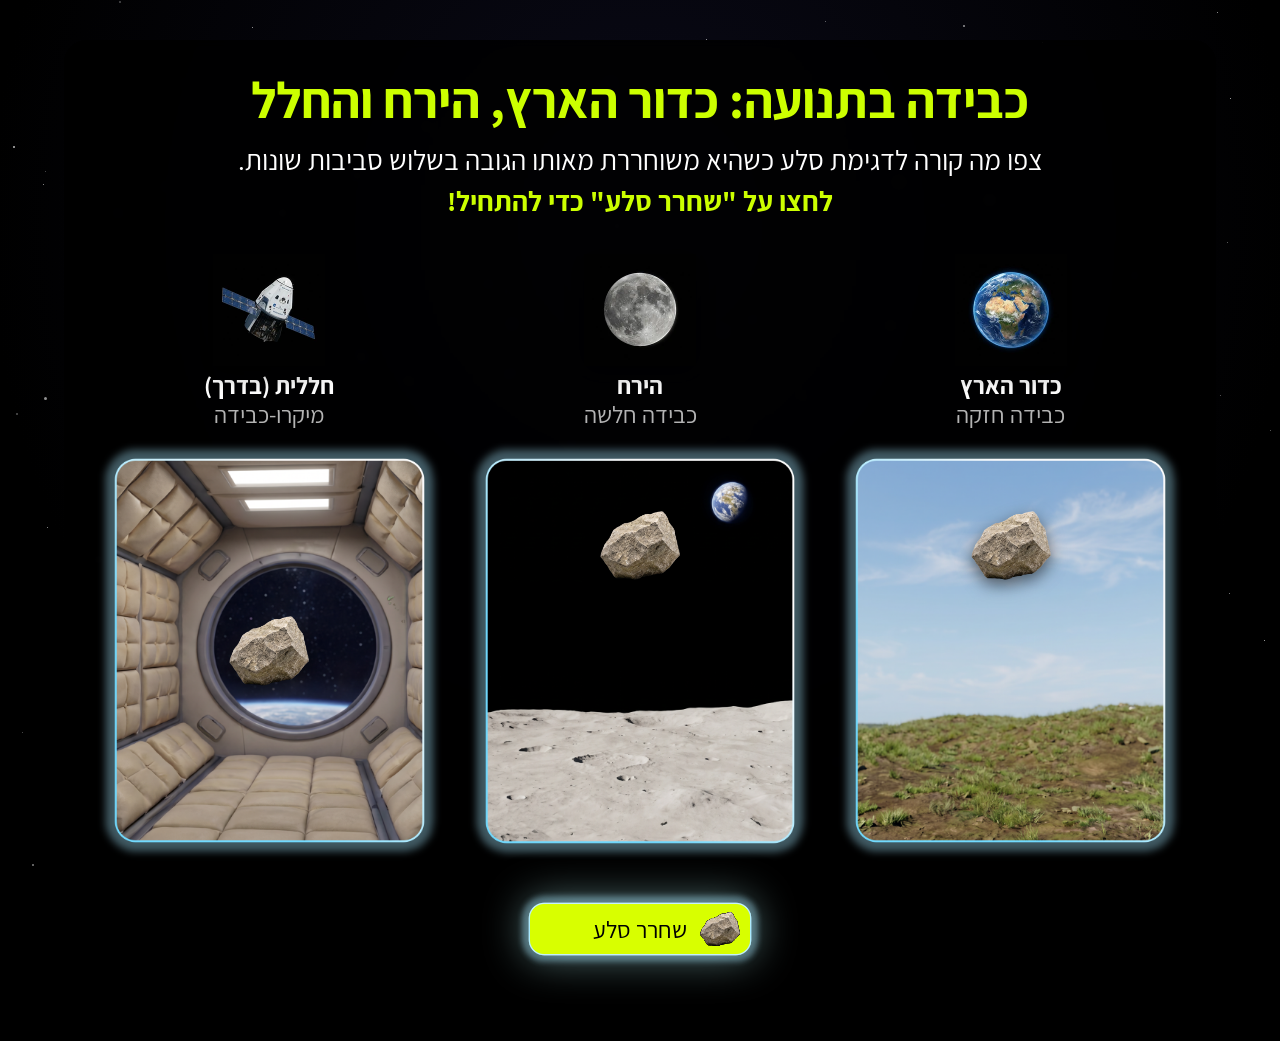
==== applets/gravity-rock-drop/index.html @ c813ee06 "Build stem-chem-mass (לומדת מסה) on the volume unit's engine 28 screens authored from STEM_כימיה_מסה" ====
<!doctype html>
<html lang="he" dir="rtl">
<head>
<meta charset="UTF-8">
<meta name="viewport" content="width=device-width, initial-scale=1.0">
<title>כבידה בתנועה</title>
<link rel="stylesheet" href="styles.css?v=3">
</head>
<body>
<div class="starfield" id="starfield"></div>
<main class="app">
  <header>
    <h1>כבידה בתנועה: כדור הארץ, הירח והחלל</h1>
    <p>צפו מה קורה לדגימת סלע כשהיא משוחררת מאותו הגובה בשלוש סביבות שונות.<br><span>לחצו על "שחרר סלע" כדי להתחיל!</span></p>
  </header>
  <section class="cards">
    <article class="gravity-card">
      <div class="card-head">
        <img class="planet-icon" src="assets/icon-earth.webp" alt="כדור הארץ">
        <h2>כדור הארץ</h2><p>כבידה חזקה</p>
      </div>
      <div class="scene">
        <img class="scene-bg" src="assets/earth-background.png" alt="">
        <div class="gravity-rock" id="earthRock"><img src="assets/rock.png" alt=""></div>
        <div class="impact-dust" id="earthDust"></div>
        <div class="lunar-spray" id="earthSpray"><i></i><i></i><i></i><i></i><i></i><i></i><i></i><i></i></div>
      </div>
    </article>
    <article class="gravity-card">
      <div class="card-head">
        <img class="planet-icon" src="assets/icon-moon.webp" alt="הירח">
        <h2>הירח</h2><p>כבידה חלשה</p>
      </div>
      <div class="scene">
        <img class="scene-bg" src="assets/moon-background.png" alt="">
        <div class="gravity-rock" id="moonRock"><img src="assets/rock.png" alt=""></div>
        <div class="impact-dust" id="moonDust"></div>
        <div class="lunar-spray" id="moonSpray"><i></i><i></i><i></i><i></i><i></i><i></i><i></i><i></i></div>
      </div>
    </article>
    <article class="gravity-card">
      <div class="card-head">
        <img class="planet-icon" src="assets/icon-space.webp" alt="חללית">
        <h2>חללית (בדרך)</h2><p>מיקרו-כבידה</p>
      </div>
      <div class="scene">
        <img class="scene-bg" src="assets/spaceship-background.png" alt="">
        <div class="gravity-rock float-space" id="spaceRock"><img src="assets/rock.png" alt=""></div>
      </div>
    </article>
  </section>
  <div class="controls">
    <button id="dropButton" type="button" aria-label="שחרר סלע">
      <img class="button-bg" src="assets/button-drop.png" alt="">
      <img class="button-rock" id="buttonRock" src="assets/rock.png" alt="">
      <span id="buttonLabel">שחרר סלע</span>
    </button>
  </div>
</main>
<script src="app.js?v=3"></script>
</body>
</html>
---- applets/gravity-rock-drop/styles.css ----
@font-face{font-family:'Assistant';src:url('assets/Assistant-Regular.ttf') format('truetype');font-weight:400;font-style:normal;font-display:block}
@font-face{font-family:'Assistant';src:url('assets/Assistant-SemiBold.ttf') format('truetype');font-weight:600;font-style:normal;font-display:block}
@font-face{font-family:'Assistant';src:url('assets/Assistant-Bold.ttf') format('truetype');font-weight:700;font-style:normal;font-display:block}
@font-face{font-family:'Assistant';src:url('assets/Assistant-Light.ttf') format('truetype');font-weight:300;font-style:normal;font-display:block}
*{box-sizing:border-box}
html,body{margin:0;min-height:100%;font-family:'Assistant',sans-serif}
body{background:#000;color:#fff;overflow-x:hidden}
.starfield{position:fixed;inset:0;z-index:-10;overflow:hidden;background:radial-gradient(ellipse at 50% 25%,#0a0a18 0%,#000 72%)}
.star{position:absolute;border-radius:50%;background:#fff}
.app{width:100%;max-width:1152px;margin:40px auto;padding:32px;border-radius:24px;background:rgba(0,0,0,.85);backdrop-filter:blur(4px)}
header{text-align:center;margin-bottom:32px}
h1{margin:0 0 12px;color:#CCFF00;font-size:clamp(30px,4vw,52px);line-height:1.1;font-weight:700}
header p{font-size:clamp(20px,2.2vw,28px);line-height:1.45;margin:0;font-weight:400}
header p span{color:#CCFF00;font-weight:700}
.cards{display:grid;grid-template-columns:repeat(3,minmax(0,1fr));gap:24px}
.gravity-card{display:flex;flex-direction:column;min-width:0}
.card-head{display:flex;flex-direction:column;align-items:center;margin-bottom:12px;padding:0 4px}
.planet-icon{width:112px;height:112px;object-fit:contain;margin-bottom:4px;filter:drop-shadow(0 4px 12px rgba(0,0,0,.6))}
.card-head h2{font-size:24px;line-height:1.1;margin:2px 0 0;font-weight:700}
.card-head p{font-size:24px;line-height:1.2;color:rgba(255,255,255,.7);margin:2px 0 0;font-weight:400}
.scene{position:relative;width:100%;aspect-ratio:945/1146;border-radius:16px;overflow:hidden}
.scene-bg{position:absolute;inset:0;width:100%;height:100%;object-fit:cover;display:block}
.gravity-rock{position:absolute;z-index:10;top:25%;left:50%;width:80px;height:80px;margin:-40px 0 0 -40px;filter:drop-shadow(0 6px 8px rgba(0,0,0,.55))}
.gravity-rock>img{width:100%;height:100%;object-fit:contain;display:block}
.fall-earth{animation:dropEarth .4s linear forwards}
.fall-moon{animation:dropMoon 1.5s cubic-bezier(.55,.085,.68,.53) forwards}
.float-space{top:50%;margin-top:-40px;animation:floating 16s linear infinite}
.impact-dust{position:absolute;bottom:16px;left:50%;transform:translateX(-50%);width:64px;height:12px;background:rgba(255,255,255,.4);border-radius:50%;filter:blur(5px);opacity:0;pointer-events:none}
.show-dust{animation:dustSplash .5s ease-out forwards}
.lunar-spray{position:absolute;top:75%;left:50%;transform:translate(-50%,-50%);width:0;height:0;pointer-events:none;z-index:5}
.lunar-spray i{position:absolute;top:0;left:0;width:15px;height:15px;border-radius:50%;background:#f5f5ee;opacity:0;box-shadow:0 0 10px 4px rgba(255,255,255,.85)}
.lunar-spray i:nth-child(1){--dx:0;--dy:-60px}.lunar-spray i:nth-child(2){--dx:42px;--dy:-42px}.lunar-spray i:nth-child(3){--dx:60px;--dy:0}.lunar-spray i:nth-child(4){--dx:42px;--dy:42px}.lunar-spray i:nth-child(5){--dx:0;--dy:60px}.lunar-spray i:nth-child(6){--dx:-42px;--dy:42px}.lunar-spray i:nth-child(7){--dx:-60px;--dy:0}.lunar-spray i:nth-child(8){--dx:-42px;--dy:-42px}
.show-spray i{animation:sandSpray .4s ease-out forwards}
.controls{margin-top:28px;display:flex;justify-content:center}
button{position:relative;display:inline-flex;align-items:center;justify-content:center;border:0;background:transparent;padding:0;cursor:pointer;font-family:'Assistant',sans-serif;font-weight:400;transition:transform .15s}
button:hover{transform:scale(1.05)}button:active{transform:scale(.95)}
.button-bg{height:80px;width:auto;display:block;user-select:none;pointer-events:none;filter:drop-shadow(0 0 20px rgba(174,238,238,.5))}
.button-rock{position:absolute;right:10%;top:50%;transform:translateY(-50%);height:40px;width:40px;object-fit:contain;filter:drop-shadow(0 0 .6px #000) drop-shadow(0 0 .6px #000) drop-shadow(0 0 .6px #000);pointer-events:none}
button span{position:absolute;inset:0;display:flex;align-items:center;justify-content:center;color:#000;font-size:24px;font-weight:400;pointer-events:none}
@keyframes dropEarth{0%{top:25%}100%{top:75%}}
@keyframes dropMoon{0%{top:25%}100%{top:75%}}
@keyframes floating{0%{transform:translate(0,0) rotate(0)}25%{transform:translate(12px,-12px) rotate(12deg)}50%{transform:translate(-8px,16px) rotate(24deg)}75%{transform:translate(-16px,-8px) rotate(12deg)}100%{transform:translate(0,0) rotate(0)}}
@keyframes dustSplash{0%{transform:translateX(-50%) scale(.5);opacity:.8}100%{transform:translateX(-50%) scale(2);opacity:0}}
@keyframes sandSpray{0%{transform:translate(0,0) scale(1);opacity:1}100%{transform:translate(var(--dx),var(--dy)) scale(.25);opacity:0}}
@keyframes twinkle{0%,100%{opacity:.2}50%{opacity:1}}
@media(max-width:800px){.app{width:calc(100% - 24px);margin:12px auto 24px;padding:20px}.cards{grid-template-columns:1fr;gap:24px}.planet-icon{width:90px;height:90px}.card-head h2,.card-head p{font-size:24px}.button-bg{height:68px}.button-rock{height:32px;width:32px}button span{font-size:22px}}

/* embedded in the lomda stage: the shell supplies the heading + tooltip,
   so trim the outer chrome and let the screen background show through */
html.embed,html.embed body{background:transparent}
html.embed .starfield{background:radial-gradient(ellipse at 50% 25%,rgba(10,10,24,.92) 0%,rgba(0,0,0,.92) 72%)}
html.embed header{display:none}
html.embed .app{margin:0 auto;padding:18px 32px 8px}
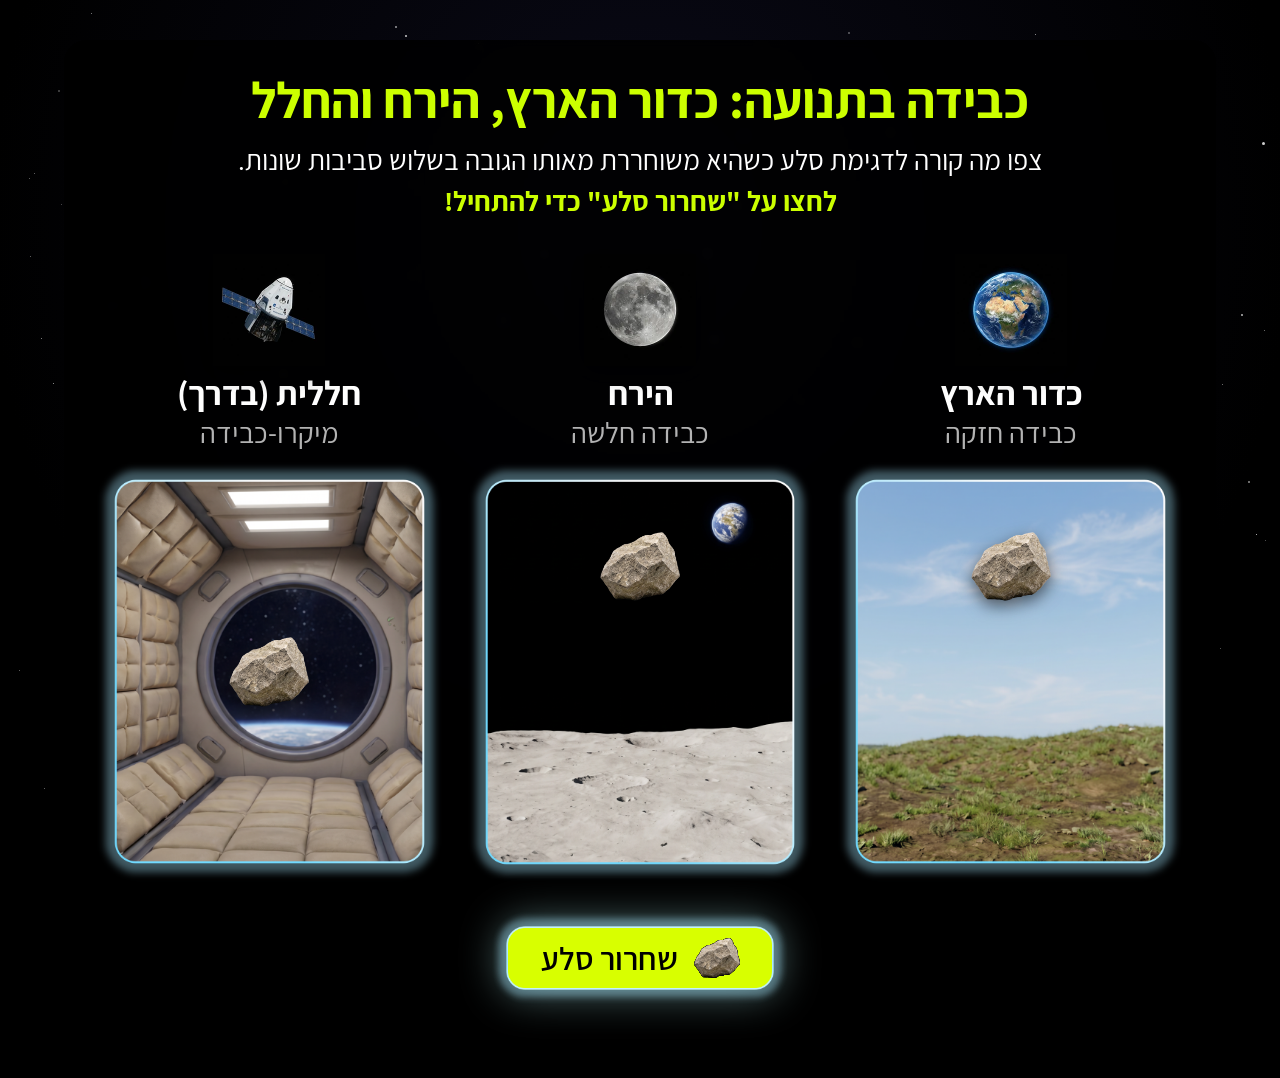
==== commit 2e913d18: "Add the produced videos; rebuild screens against the approved plates Videos (screens 2, 11, 21) repl" ====
--- a/applets/gravity-rock-drop/index.html
+++ b/applets/gravity-rock-drop/index.html
@@ -4,14 +4,15 @@
 <meta charset="UTF-8">
 <meta name="viewport" content="width=device-width, initial-scale=1.0">
 <title>כבידה בתנועה</title>
-<link rel="stylesheet" href="styles.css?v=3">
+<link rel="stylesheet" href="styles.css?v=8">
 </head>
 <body>
 <div class="starfield" id="starfield"></div>
 <main class="app">
   <header>
     <h1>כבידה בתנועה: כדור הארץ, הירח והחלל</h1>
-    <p>צפו מה קורה לדגימת סלע כשהיא משוחררת מאותו הגובה בשלוש סביבות שונות.<br><span>לחצו על "שחרר סלע" כדי להתחיל!</span></p>
+    <p class="lede">צפו מה קורה לדגימת סלע כשהיא משוחררת מאותו הגובה בשלוש סביבות שונות.</p>
+    <p class="cue">לחצו על "שחרור סלע" כדי להתחיל!</p>
   </header>
   <section class="cards">
     <article class="gravity-card">
@@ -50,13 +51,15 @@
     </article>
   </section>
   <div class="controls">
-    <button id="dropButton" type="button" aria-label="שחרר סלע">
+    <button id="dropButton" type="button" aria-label="שחרור סלע">
       <img class="button-bg" src="assets/button-drop.png" alt="">
-      <img class="button-rock" id="buttonRock" src="assets/rock.png" alt="">
-      <span id="buttonLabel">שחרר סלע</span>
+      <span class="button-face">
+        <img class="button-rock" id="buttonRock" src="assets/rock.png" alt="">
+        <span id="buttonLabel">שחרור סלע</span>
+      </span>
     </button>
   </div>
 </main>
-<script src="app.js?v=3"></script>
+<script src="app.js?v=7"></script>
 </body>
 </html>
--- a/applets/gravity-rock-drop/styles.css
+++ b/applets/gravity-rock-drop/styles.css
@@ -11,13 +11,13 @@
 header{text-align:center;margin-bottom:32px}
 h1{margin:0 0 12px;color:#CCFF00;font-size:clamp(30px,4vw,52px);line-height:1.1;font-weight:700}
 header p{font-size:clamp(20px,2.2vw,28px);line-height:1.45;margin:0;font-weight:400}
-header p span{color:#CCFF00;font-weight:700}
+header p.cue{color:#CCFF00;font-weight:700}
 .cards{display:grid;grid-template-columns:repeat(3,minmax(0,1fr));gap:24px}
 .gravity-card{display:flex;flex-direction:column;min-width:0}
 .card-head{display:flex;flex-direction:column;align-items:center;margin-bottom:12px;padding:0 4px}
 .planet-icon{width:112px;height:112px;object-fit:contain;margin-bottom:4px;filter:drop-shadow(0 4px 12px rgba(0,0,0,.6))}
-.card-head h2{font-size:24px;line-height:1.1;margin:2px 0 0;font-weight:700}
-.card-head p{font-size:24px;line-height:1.2;color:rgba(255,255,255,.7);margin:2px 0 0;font-weight:400}
+.card-head h2{font-size:34px;line-height:1.1;margin:4px 0 0;font-weight:700}
+.card-head p{font-size:29px;line-height:1.2;color:rgba(255,255,255,.7);margin:4px 0 0;font-weight:400}
 .scene{position:relative;width:100%;aspect-ratio:945/1146;border-radius:16px;overflow:hidden}
 .scene-bg{position:absolute;inset:0;width:100%;height:100%;object-fit:cover;display:block}
 .gravity-rock{position:absolute;z-index:10;top:25%;left:50%;width:80px;height:80px;margin:-40px 0 0 -40px;filter:drop-shadow(0 6px 8px rgba(0,0,0,.55))}
@@ -34,20 +34,36 @@
 .controls{margin-top:28px;display:flex;justify-content:center}
 button{position:relative;display:inline-flex;align-items:center;justify-content:center;border:0;background:transparent;padding:0;cursor:pointer;font-family:'Assistant',sans-serif;font-weight:400;transition:transform .15s}
 button:hover{transform:scale(1.05)}button:active{transform:scale(.95)}
-.button-bg{height:80px;width:auto;display:block;user-select:none;pointer-events:none;filter:drop-shadow(0 0 20px rgba(174,238,238,.5))}
-.button-rock{position:absolute;right:10%;top:50%;transform:translateY(-50%);height:40px;width:40px;object-fit:contain;filter:drop-shadow(0 0 .6px #000) drop-shadow(0 0 .6px #000) drop-shadow(0 0 .6px #000);pointer-events:none}
-button span{position:absolute;inset:0;display:flex;align-items:center;justify-content:center;color:#000;font-size:24px;font-weight:400;pointer-events:none}
+.button-bg{height:96px;width:auto;display:block;user-select:none;pointer-events:none;filter:drop-shadow(0 0 20px rgba(174,238,238,.5))}
+.button-rock{flex:0 0 auto;height:46px;width:46px;object-fit:contain;filter:drop-shadow(0 0 .6px #000) drop-shadow(0 0 .6px #000) drop-shadow(0 0 .6px #000);pointer-events:none}
+button .button-face{position:absolute;inset:0;display:flex;align-items:center;justify-content:center;gap:16px;pointer-events:none}
+button #buttonLabel{color:#000;font-size:32px;font-weight:600;white-space:nowrap}
 @keyframes dropEarth{0%{top:25%}100%{top:75%}}
 @keyframes dropMoon{0%{top:25%}100%{top:75%}}
 @keyframes floating{0%{transform:translate(0,0) rotate(0)}25%{transform:translate(12px,-12px) rotate(12deg)}50%{transform:translate(-8px,16px) rotate(24deg)}75%{transform:translate(-16px,-8px) rotate(12deg)}100%{transform:translate(0,0) rotate(0)}}
 @keyframes dustSplash{0%{transform:translateX(-50%) scale(.5);opacity:.8}100%{transform:translateX(-50%) scale(2);opacity:0}}
 @keyframes sandSpray{0%{transform:translate(0,0) scale(1);opacity:1}100%{transform:translate(var(--dx),var(--dy)) scale(.25);opacity:0}}
 @keyframes twinkle{0%,100%{opacity:.2}50%{opacity:1}}
-@media(max-width:800px){.app{width:calc(100% - 24px);margin:12px auto 24px;padding:20px}.cards{grid-template-columns:1fr;gap:24px}.planet-icon{width:90px;height:90px}.card-head h2,.card-head p{font-size:24px}.button-bg{height:68px}.button-rock{height:32px;width:32px}button span{font-size:22px}}
+@media(max-width:800px){.app{width:calc(100% - 24px);margin:12px auto 24px;padding:20px}.cards{grid-template-columns:1fr;gap:24px}.planet-icon{width:90px;height:90px}.card-head h2,.card-head p{font-size:24px}.button-bg{height:68px}.button-rock{height:32px;width:32px}button #buttonLabel{font-size:22px}}
 
-/* embedded in the lomda stage: the shell supplies the heading + tooltip,
-   so trim the outer chrome and let the screen background show through */
-html.embed,html.embed body{background:transparent}
+/* embedded in the lomda stage: the shell supplies the background + the
+   glossary tooltip, so trim the outer card and let the screen show through */
+html.embed,html.embed body{background:transparent;height:100%;min-height:0}
 html.embed .starfield{background:radial-gradient(ellipse at 50% 25%,rgba(10,10,24,.92) 0%,rgba(0,0,0,.92) 72%)}
-html.embed header{display:none}
-html.embed .app{margin:0 auto;padding:18px 32px 8px}
+/* embedded: the lomda gives the applet a fixed box in the screen layout, so fill
+   that box exactly (no page scroll, no full-bleed spill) instead of flowing.
+   The heading stays and everything is scaled down to fit the box; the scenes keep
+   their source aspect so the whole environment art shows, uncropped. */
+html.embed .app{width:100%;max-width:none;height:100%;margin:0;padding:16px 30px 14px;
+  background:transparent;border-radius:0;backdrop-filter:none;
+  display:flex;flex-direction:column}
+html.embed header{margin-bottom:14px}
+html.nosub .lede{display:none}
+html.embed h1{font-size:48px;margin:0 0 8px}
+html.embed header p{font-size:27px;line-height:1.35}
+html.embed .cards{gap:30px}
+html.embed .gravity-card{min-height:0}
+html.embed .planet-icon{width:72px;height:72px;margin-bottom:2px}
+html.embed .card-head{margin-bottom:10px}
+html.embed .controls{margin-top:14px}
+html.embed .button-bg{height:88px}
